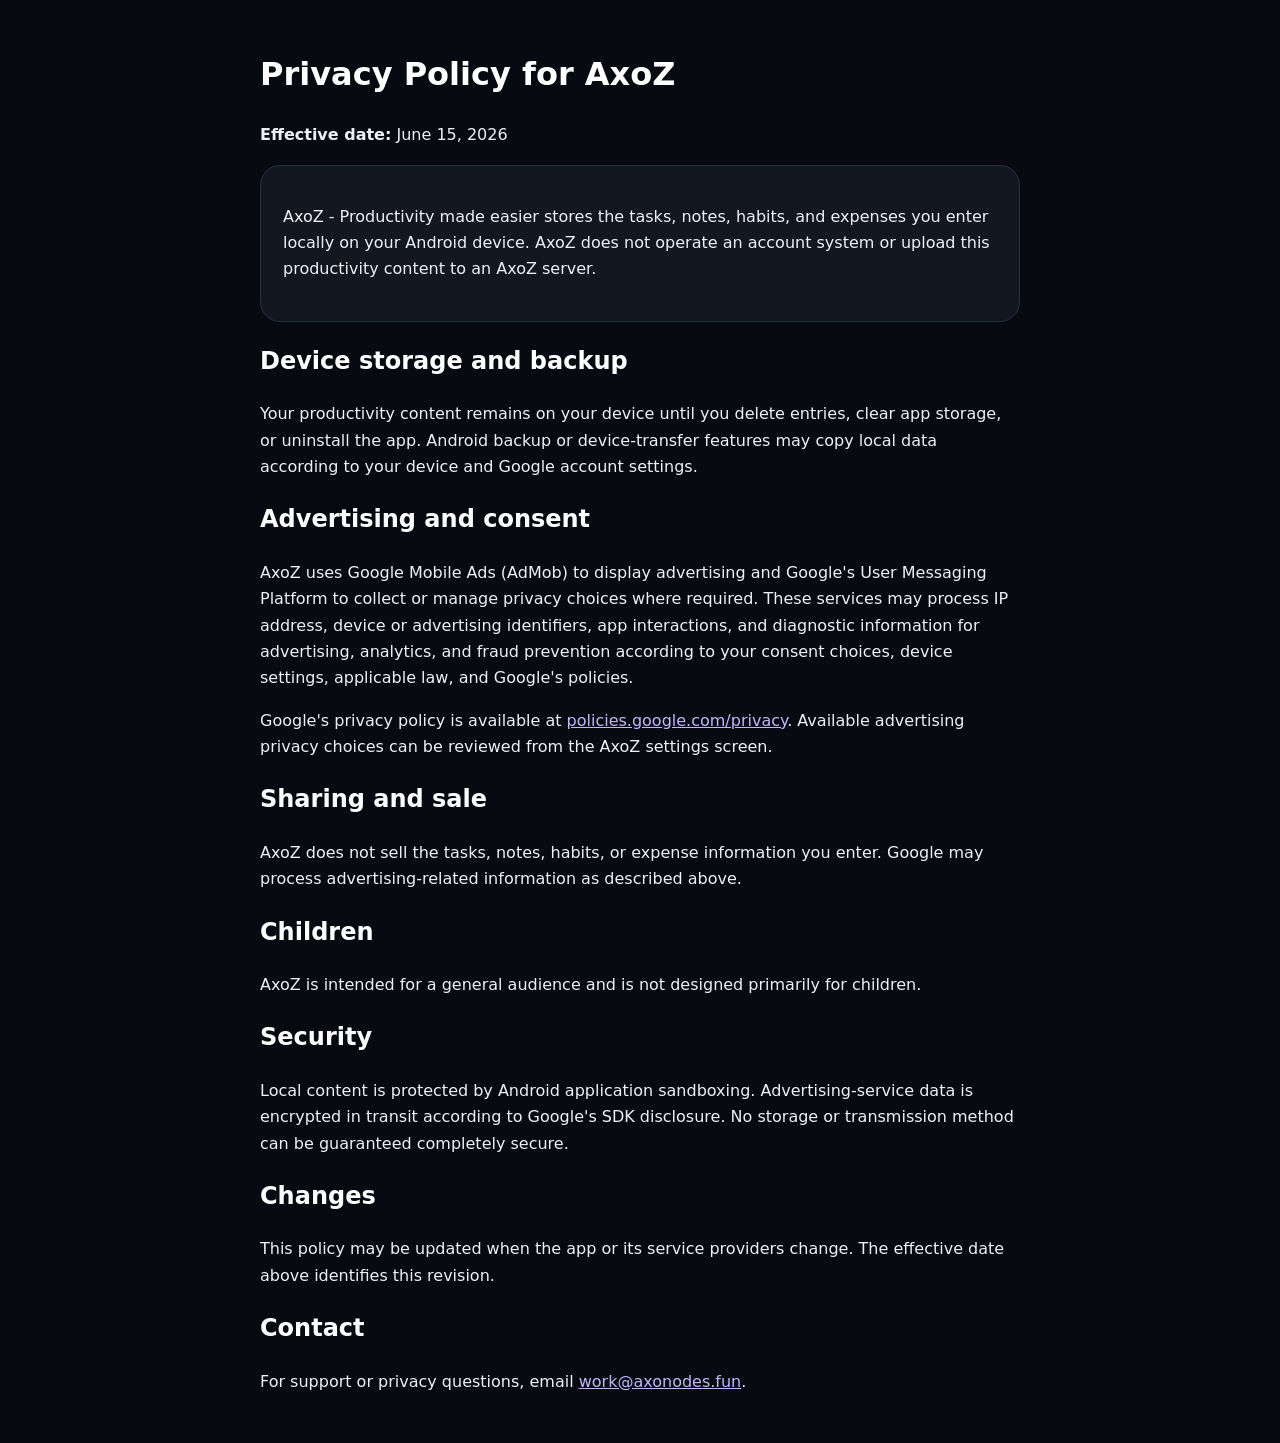
==== privacy-policy.html @ fac3a51c "Create privacy-policy.html" ====
<!doctype html>
<html lang="en">
<head>
  <meta charset="utf-8">
  <meta name="viewport" content="width=device-width,initial-scale=1">
  <title>AxoZ Privacy Policy</title>
  <style>body{max-width:760px;margin:48px auto;padding:0 22px;background:#080a11;color:#eef0f7;font:16px/1.65 system-ui,sans-serif}h1,h2{color:#fff}a{color:#c4b5fd}.card{padding:22px;border:1px solid #2a3041;border-radius:20px;background:#121722}</style>
</head>
<body>
  <h1>Privacy Policy for AxoZ</h1>
  <p><strong>Effective date:</strong> June 15, 2026</p>
  <div class="card"><p>AxoZ - Productivity made easier stores the tasks, notes, habits, and expenses you enter locally on your Android device. AxoZ does not operate an account system or upload this productivity content to an AxoZ server.</p></div>
  <h2>Device storage and backup</h2>
  <p>Your productivity content remains on your device until you delete entries, clear app storage, or uninstall the app. Android backup or device-transfer features may copy local data according to your device and Google account settings.</p>
  <h2>Advertising and consent</h2>
  <p>AxoZ uses Google Mobile Ads (AdMob) to display advertising and Google's User Messaging Platform to collect or manage privacy choices where required. These services may process IP address, device or advertising identifiers, app interactions, and diagnostic information for advertising, analytics, and fraud prevention according to your consent choices, device settings, applicable law, and Google's policies.</p>
  <p>Google's privacy policy is available at <a href="https://policies.google.com/privacy">policies.google.com/privacy</a>. Available advertising privacy choices can be reviewed from the AxoZ settings screen.</p>
  <h2>Sharing and sale</h2>
  <p>AxoZ does not sell the tasks, notes, habits, or expense information you enter. Google may process advertising-related information as described above.</p>
  <h2>Children</h2>
  <p>AxoZ is intended for a general audience and is not designed primarily for children.</p>
  <h2>Security</h2>
  <p>Local content is protected by Android application sandboxing. Advertising-service data is encrypted in transit according to Google's SDK disclosure. No storage or transmission method can be guaranteed completely secure.</p>
  <h2>Changes</h2>
  <p>This policy may be updated when the app or its service providers change. The effective date above identifies this revision.</p>
  <h2>Contact</h2>
  <p>For support or privacy questions, email <a href="mailto:work@axonodes.fun">work@axonodes.fun</a>.</p>
</body>
</html>
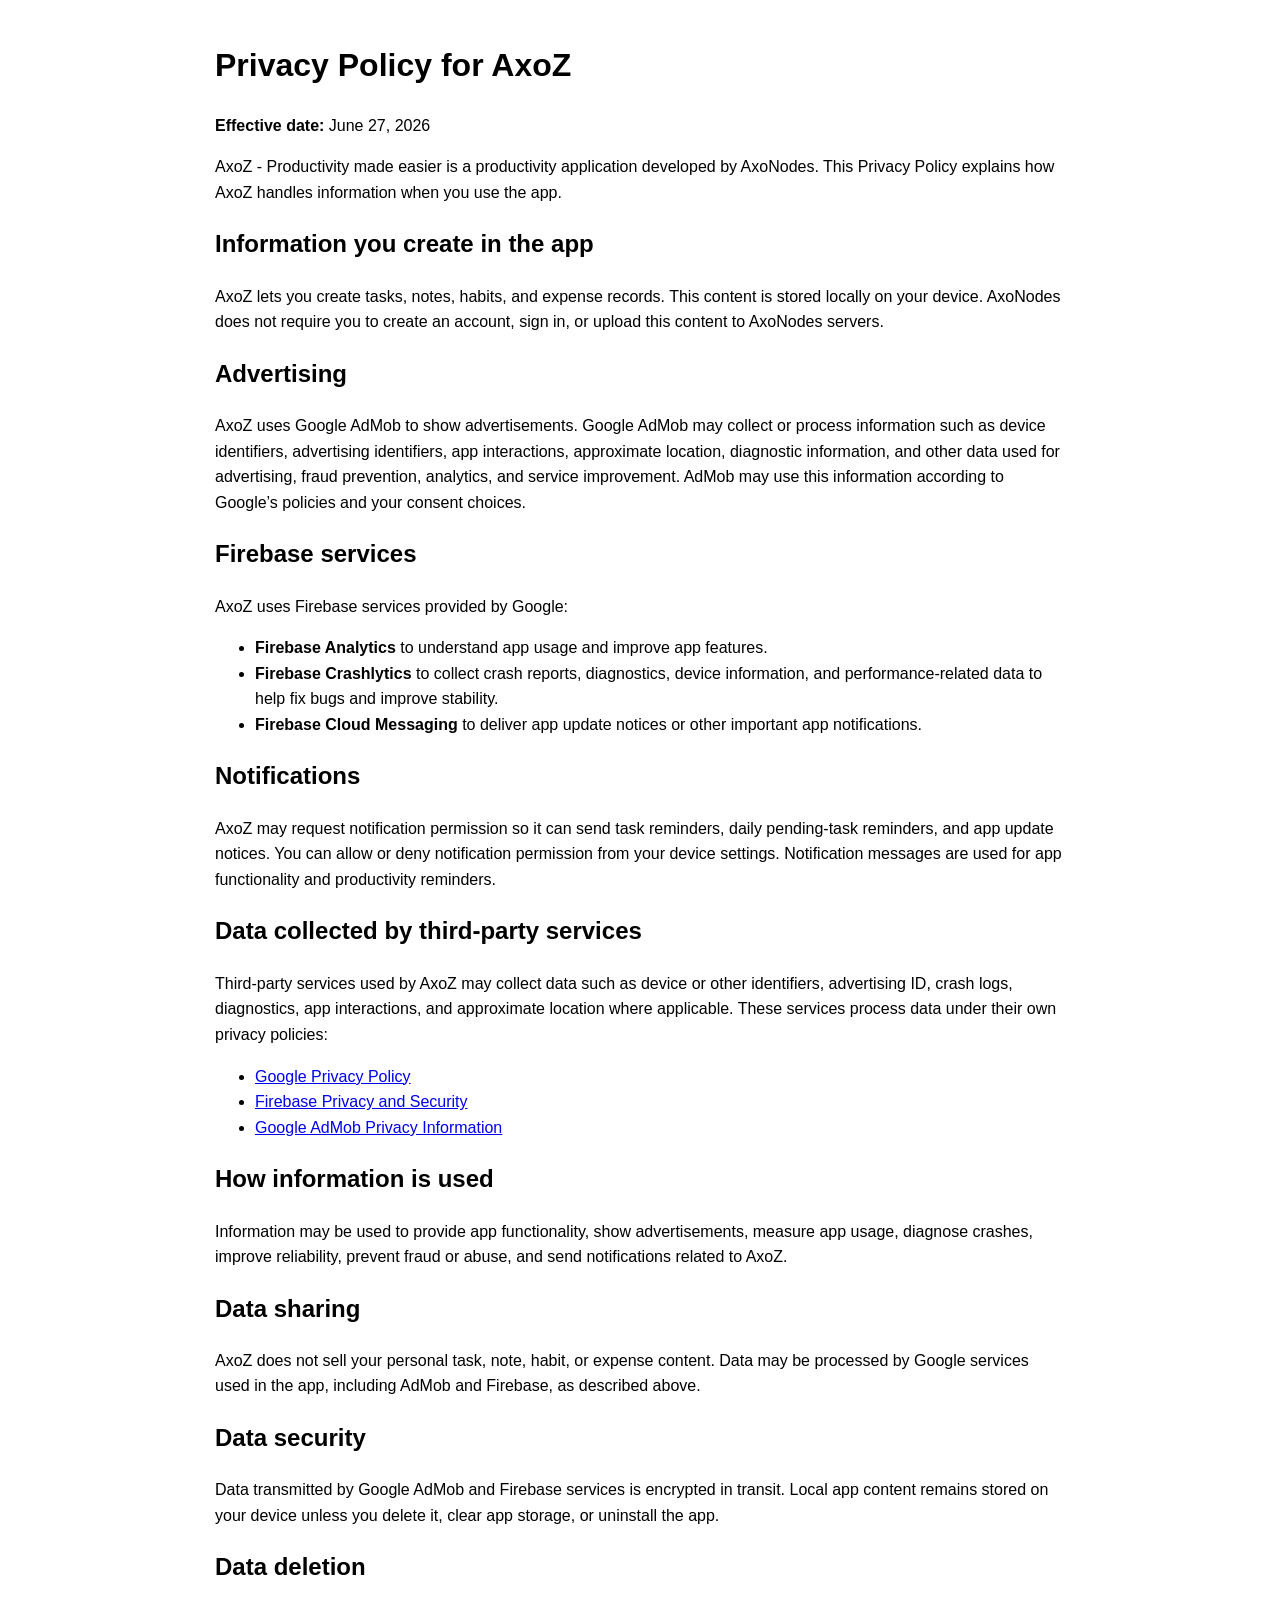
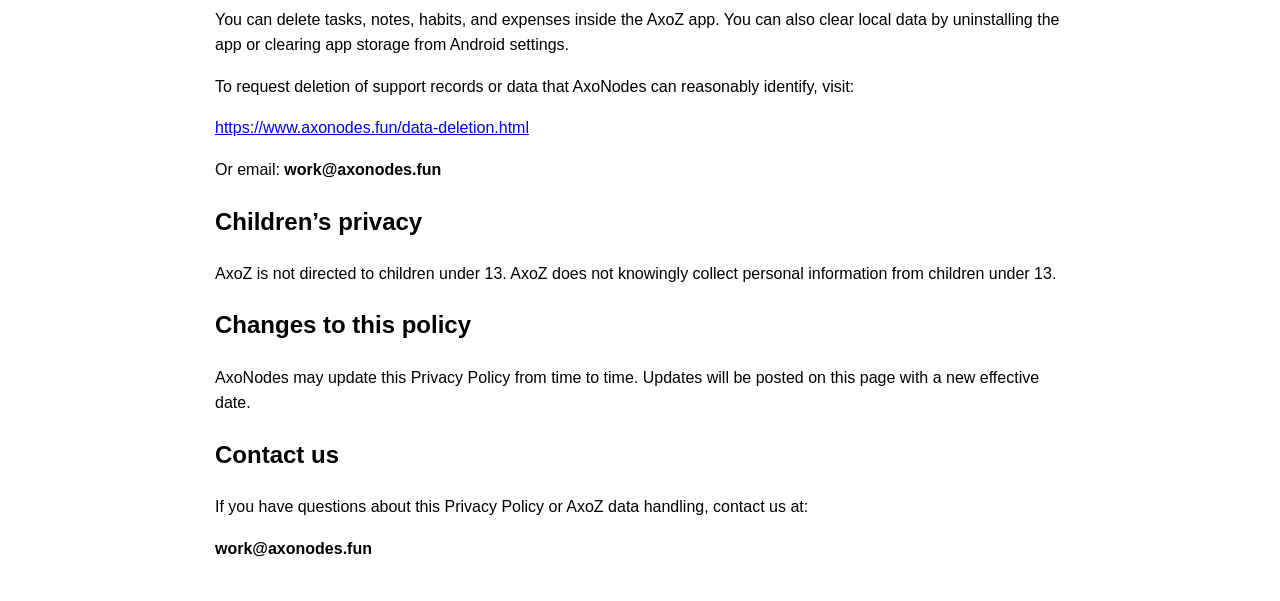
==== commit 06de41dc: "Update privacy-policy.html" ====
--- a/privacy-policy.html
+++ b/privacy-policy.html
@@ -2,28 +2,65 @@
 <html lang="en">
 <head>
   <meta charset="utf-8">
-  <meta name="viewport" content="width=device-width,initial-scale=1">
+  <meta name="viewport" content="width=device-width, initial-scale=1">
   <title>AxoZ Privacy Policy</title>
-  <style>body{max-width:760px;margin:48px auto;padding:0 22px;background:#080a11;color:#eef0f7;font:16px/1.65 system-ui,sans-serif}h1,h2{color:#fff}a{color:#c4b5fd}.card{padding:22px;border:1px solid #2a3041;border-radius:20px;background:#121722}</style>
 </head>
 <body>
-  <h1>Privacy Policy for AxoZ</h1>
-  <p><strong>Effective date:</strong> June 15, 2026</p>
-  <div class="card"><p>AxoZ - Productivity made easier stores the tasks, notes, habits, and expenses you enter locally on your Android device. AxoZ does not operate an account system or upload this productivity content to an AxoZ server.</p></div>
-  <h2>Device storage and backup</h2>
-  <p>Your productivity content remains on your device until you delete entries, clear app storage, or uninstall the app. Android backup or device-transfer features may copy local data according to your device and Google account settings.</p>
-  <h2>Advertising and consent</h2>
-  <p>AxoZ uses Google Mobile Ads (AdMob) to display advertising and Google's User Messaging Platform to collect or manage privacy choices where required. These services may process IP address, device or advertising identifiers, app interactions, and diagnostic information for advertising, analytics, and fraud prevention according to your consent choices, device settings, applicable law, and Google's policies.</p>
-  <p>Google's privacy policy is available at <a href="https://policies.google.com/privacy">policies.google.com/privacy</a>. Available advertising privacy choices can be reviewed from the AxoZ settings screen.</p>
-  <h2>Sharing and sale</h2>
-  <p>AxoZ does not sell the tasks, notes, habits, or expense information you enter. Google may process advertising-related information as described above.</p>
-  <h2>Children</h2>
-  <p>AxoZ is intended for a general audience and is not designed primarily for children.</p>
-  <h2>Security</h2>
-  <p>Local content is protected by Android application sandboxing. Advertising-service data is encrypted in transit according to Google's SDK disclosure. No storage or transmission method can be guaranteed completely secure.</p>
-  <h2>Changes</h2>
-  <p>This policy may be updated when the app or its service providers change. The effective date above identifies this revision.</p>
-  <h2>Contact</h2>
-  <p>For support or privacy questions, email <a href="mailto:work@axonodes.fun">work@axonodes.fun</a>.</p>
+  <main style="max-width:850px;margin:40px auto;font-family:Arial,sans-serif;line-height:1.6;padding:0 18px;">
+    <h1>Privacy Policy for AxoZ</h1>
+    <p><strong>Effective date:</strong> June 27, 2026</p>
+
+    <p>AxoZ - Productivity made easier is a productivity application developed by AxoNodes. This Privacy Policy explains how AxoZ handles information when you use the app.</p>
+
+    <h2>Information you create in the app</h2>
+    <p>AxoZ lets you create tasks, notes, habits, and expense records. This content is stored locally on your device. AxoNodes does not require you to create an account, sign in, or upload this content to AxoNodes servers.</p>
+
+    <h2>Advertising</h2>
+    <p>AxoZ uses Google AdMob to show advertisements. Google AdMob may collect or process information such as device identifiers, advertising identifiers, app interactions, approximate location, diagnostic information, and other data used for advertising, fraud prevention, analytics, and service improvement. AdMob may use this information according to Google’s policies and your consent choices.</p>
+
+    <h2>Firebase services</h2>
+    <p>AxoZ uses Firebase services provided by Google:</p>
+    <ul>
+      <li><strong>Firebase Analytics</strong> to understand app usage and improve app features.</li>
+      <li><strong>Firebase Crashlytics</strong> to collect crash reports, diagnostics, device information, and performance-related data to help fix bugs and improve stability.</li>
+      <li><strong>Firebase Cloud Messaging</strong> to deliver app update notices or other important app notifications.</li>
+    </ul>
+
+    <h2>Notifications</h2>
+    <p>AxoZ may request notification permission so it can send task reminders, daily pending-task reminders, and app update notices. You can allow or deny notification permission from your device settings. Notification messages are used for app functionality and productivity reminders.</p>
+
+    <h2>Data collected by third-party services</h2>
+    <p>Third-party services used by AxoZ may collect data such as device or other identifiers, advertising ID, crash logs, diagnostics, app interactions, and approximate location where applicable. These services process data under their own privacy policies:</p>
+    <ul>
+      <li><a href="https://policies.google.com/privacy">Google Privacy Policy</a></li>
+      <li><a href="https://firebase.google.com/support/privacy">Firebase Privacy and Security</a></li>
+      <li><a href="https://support.google.com/admob/answer/6128543">Google AdMob Privacy Information</a></li>
+    </ul>
+
+    <h2>How information is used</h2>
+    <p>Information may be used to provide app functionality, show advertisements, measure app usage, diagnose crashes, improve reliability, prevent fraud or abuse, and send notifications related to AxoZ.</p>
+
+    <h2>Data sharing</h2>
+    <p>AxoZ does not sell your personal task, note, habit, or expense content. Data may be processed by Google services used in the app, including AdMob and Firebase, as described above.</p>
+
+    <h2>Data security</h2>
+    <p>Data transmitted by Google AdMob and Firebase services is encrypted in transit. Local app content remains stored on your device unless you delete it, clear app storage, or uninstall the app.</p>
+
+    <h2>Data deletion</h2>
+    <p>You can delete tasks, notes, habits, and expenses inside the AxoZ app. You can also clear local data by uninstalling the app or clearing app storage from Android settings.</p>
+    <p>To request deletion of support records or data that AxoNodes can reasonably identify, visit:</p>
+    <p><a href="https://www.axonodes.fun/data-deletion.html">https://www.axonodes.fun/data-deletion.html</a></p>
+    <p>Or email: <strong>work@axonodes.fun</strong></p>
+
+    <h2>Children’s privacy</h2>
+    <p>AxoZ is not directed to children under 13. AxoZ does not knowingly collect personal information from children under 13.</p>
+
+    <h2>Changes to this policy</h2>
+    <p>AxoNodes may update this Privacy Policy from time to time. Updates will be posted on this page with a new effective date.</p>
+
+    <h2>Contact us</h2>
+    <p>If you have questions about this Privacy Policy or AxoZ data handling, contact us at:</p>
+    <p><strong>work@axonodes.fun</strong></p>
+  </main>
 </body>
 </html>
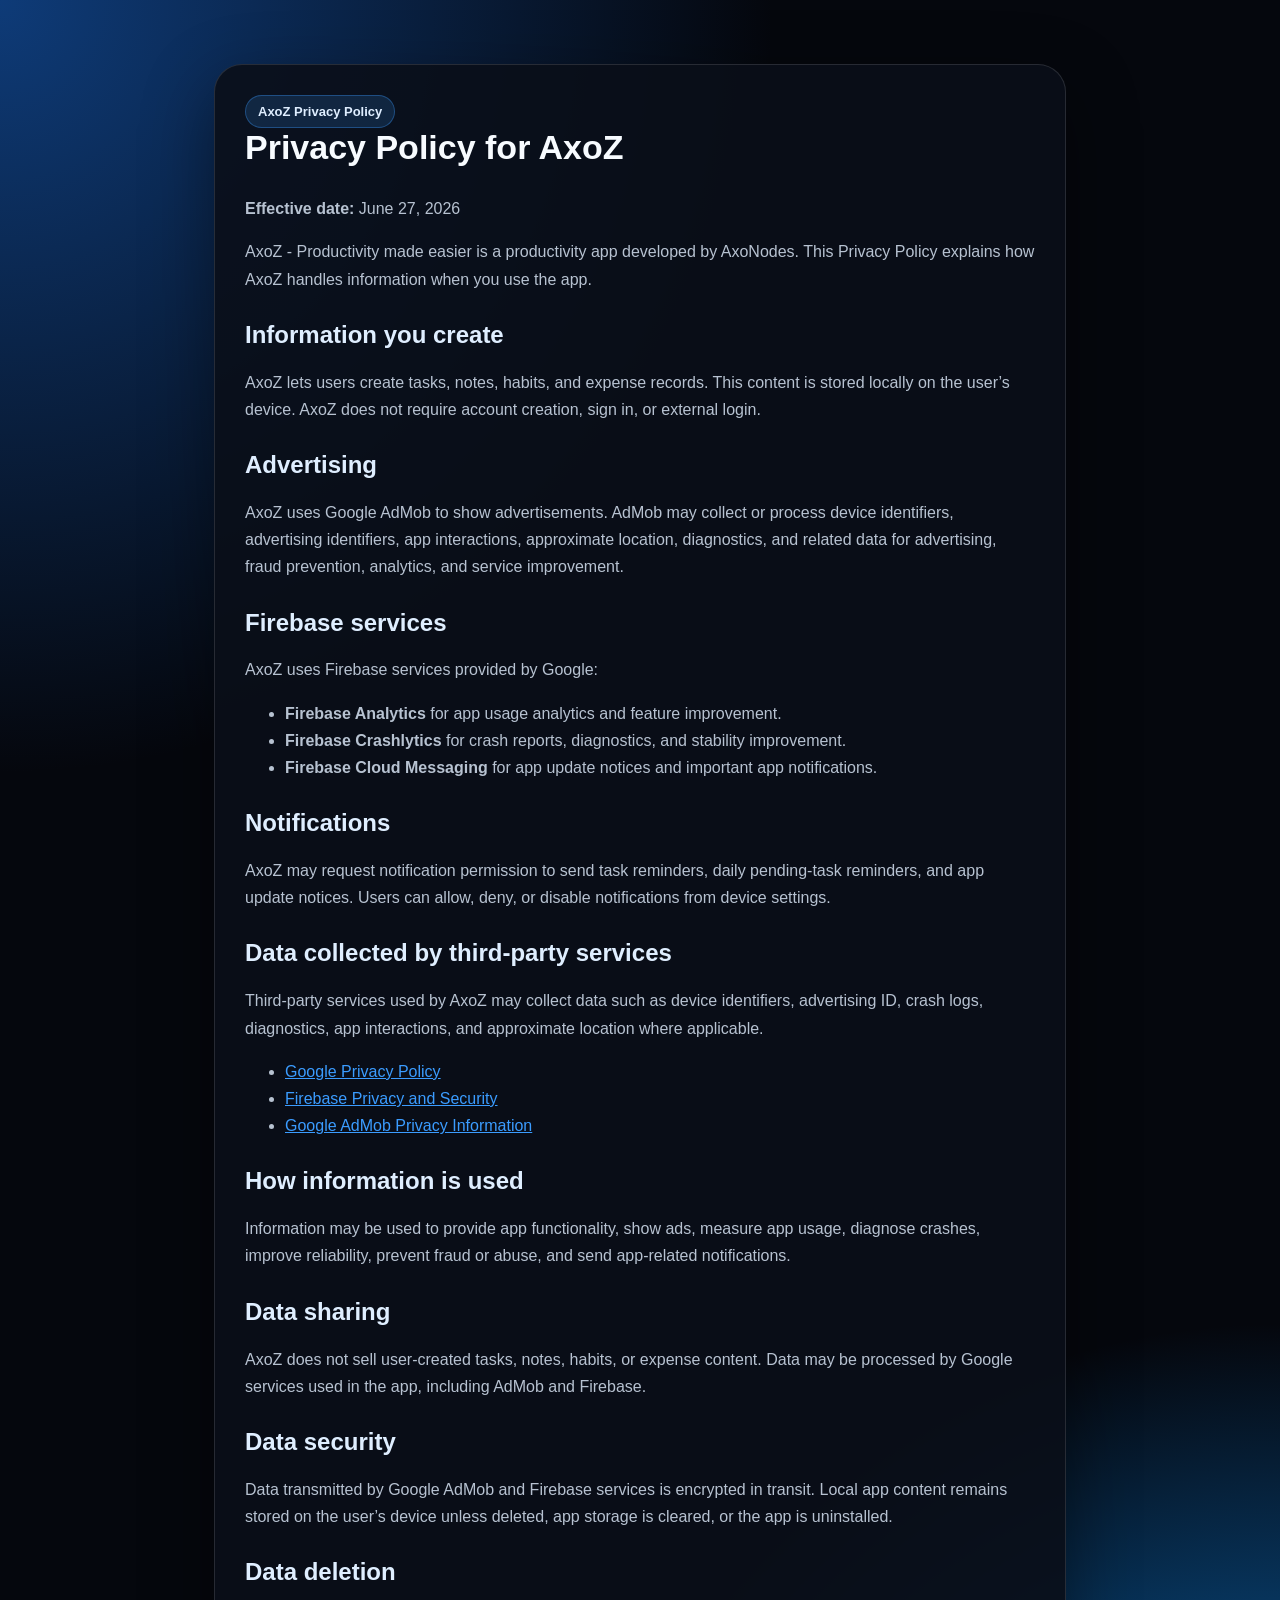
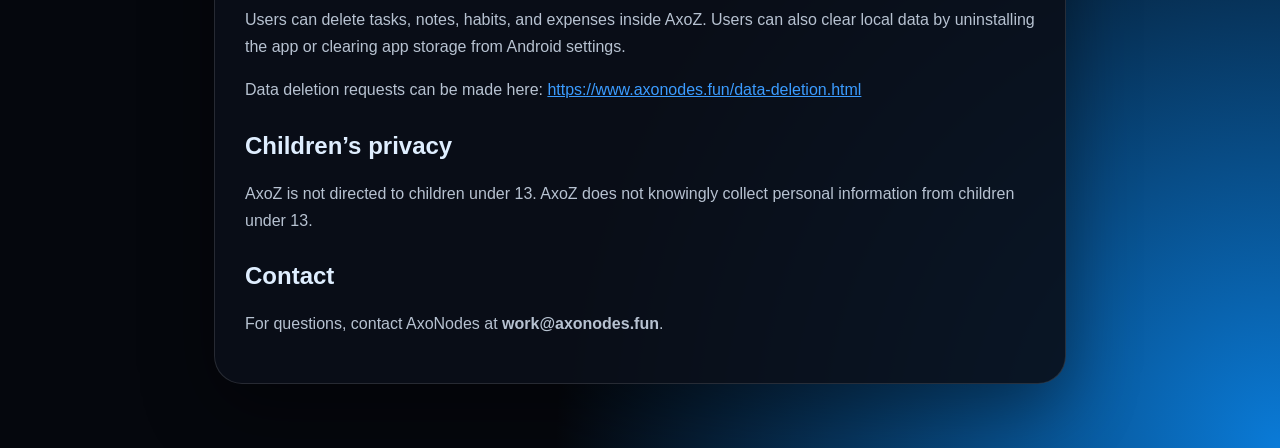
==== commit ef5c5108: "Update privacy-policy.html" ====
--- a/privacy-policy.html
+++ b/privacy-policy.html
@@ -4,63 +4,72 @@
   <meta charset="utf-8">
   <meta name="viewport" content="width=device-width, initial-scale=1">
   <title>AxoZ Privacy Policy</title>
+  <style>
+    :root { --bg:#05070d; --card:rgba(10,15,25,.9); --text:#f7fbff; --muted:#b7c2d1; --blue:#3b9cff; --line:rgba(255,255,255,.12); }
+    * { box-sizing:border-box; }
+    body { margin:0; font-family:Arial,sans-serif; color:var(--text); background:radial-gradient(circle at top left,#0e3b78,transparent 32%),radial-gradient(circle at bottom right,#0a7bd8,transparent 30%),var(--bg); }
+    main { max-width:900px; margin:40px auto; padding:24px; }
+    section { background:var(--card); border:1px solid var(--line); border-radius:28px; padding:30px; box-shadow:0 24px 70px rgba(0,0,0,.42); }
+    h1 { margin-top:0; font-size:34px; }
+    h2 { margin-top:28px; color:#dfeeff; }
+    p, li { color:var(--muted); line-height:1.7; }
+    a { color:var(--blue); }
+    .badge { display:inline-block; padding:8px 12px; border-radius:999px; background:rgba(59,156,255,.16); border:1px solid rgba(59,156,255,.35); color:#dfeeff; font-weight:bold; font-size:13px; }
+  </style>
 </head>
 <body>
-  <main style="max-width:850px;margin:40px auto;font-family:Arial,sans-serif;line-height:1.6;padding:0 18px;">
-    <h1>Privacy Policy for AxoZ</h1>
-    <p><strong>Effective date:</strong> June 27, 2026</p>
+  <main>
+    <section>
+      <span class="badge">AxoZ Privacy Policy</span>
+      <h1>Privacy Policy for AxoZ</h1>
+      <p><strong>Effective date:</strong> June 27, 2026</p>
 
-    <p>AxoZ - Productivity made easier is a productivity application developed by AxoNodes. This Privacy Policy explains how AxoZ handles information when you use the app.</p>
+      <p>AxoZ - Productivity made easier is a productivity app developed by AxoNodes. This Privacy Policy explains how AxoZ handles information when you use the app.</p>
 
-    <h2>Information you create in the app</h2>
-    <p>AxoZ lets you create tasks, notes, habits, and expense records. This content is stored locally on your device. AxoNodes does not require you to create an account, sign in, or upload this content to AxoNodes servers.</p>
+      <h2>Information you create</h2>
+      <p>AxoZ lets users create tasks, notes, habits, and expense records. This content is stored locally on the user’s device. AxoZ does not require account creation, sign in, or external login.</p>
 
-    <h2>Advertising</h2>
-    <p>AxoZ uses Google AdMob to show advertisements. Google AdMob may collect or process information such as device identifiers, advertising identifiers, app interactions, approximate location, diagnostic information, and other data used for advertising, fraud prevention, analytics, and service improvement. AdMob may use this information according to Google’s policies and your consent choices.</p>
+      <h2>Advertising</h2>
+      <p>AxoZ uses Google AdMob to show advertisements. AdMob may collect or process device identifiers, advertising identifiers, app interactions, approximate location, diagnostics, and related data for advertising, fraud prevention, analytics, and service improvement.</p>
 
-    <h2>Firebase services</h2>
-    <p>AxoZ uses Firebase services provided by Google:</p>
-    <ul>
-      <li><strong>Firebase Analytics</strong> to understand app usage and improve app features.</li>
-      <li><strong>Firebase Crashlytics</strong> to collect crash reports, diagnostics, device information, and performance-related data to help fix bugs and improve stability.</li>
-      <li><strong>Firebase Cloud Messaging</strong> to deliver app update notices or other important app notifications.</li>
-    </ul>
+      <h2>Firebase services</h2>
+      <p>AxoZ uses Firebase services provided by Google:</p>
+      <ul>
+        <li><strong>Firebase Analytics</strong> for app usage analytics and feature improvement.</li>
+        <li><strong>Firebase Crashlytics</strong> for crash reports, diagnostics, and stability improvement.</li>
+        <li><strong>Firebase Cloud Messaging</strong> for app update notices and important app notifications.</li>
+      </ul>
 
-    <h2>Notifications</h2>
-    <p>AxoZ may request notification permission so it can send task reminders, daily pending-task reminders, and app update notices. You can allow or deny notification permission from your device settings. Notification messages are used for app functionality and productivity reminders.</p>
+      <h2>Notifications</h2>
+      <p>AxoZ may request notification permission to send task reminders, daily pending-task reminders, and app update notices. Users can allow, deny, or disable notifications from device settings.</p>
 
-    <h2>Data collected by third-party services</h2>
-    <p>Third-party services used by AxoZ may collect data such as device or other identifiers, advertising ID, crash logs, diagnostics, app interactions, and approximate location where applicable. These services process data under their own privacy policies:</p>
-    <ul>
-      <li><a href="https://policies.google.com/privacy">Google Privacy Policy</a></li>
-      <li><a href="https://firebase.google.com/support/privacy">Firebase Privacy and Security</a></li>
-      <li><a href="https://support.google.com/admob/answer/6128543">Google AdMob Privacy Information</a></li>
-    </ul>
+      <h2>Data collected by third-party services</h2>
+      <p>Third-party services used by AxoZ may collect data such as device identifiers, advertising ID, crash logs, diagnostics, app interactions, and approximate location where applicable.</p>
+      <ul>
+        <li><a href="https://policies.google.com/privacy">Google Privacy Policy</a></li>
+        <li><a href="https://firebase.google.com/support/privacy">Firebase Privacy and Security</a></li>
+        <li><a href="https://support.google.com/admob/answer/6128543">Google AdMob Privacy Information</a></li>
+      </ul>
 
-    <h2>How information is used</h2>
-    <p>Information may be used to provide app functionality, show advertisements, measure app usage, diagnose crashes, improve reliability, prevent fraud or abuse, and send notifications related to AxoZ.</p>
+      <h2>How information is used</h2>
+      <p>Information may be used to provide app functionality, show ads, measure app usage, diagnose crashes, improve reliability, prevent fraud or abuse, and send app-related notifications.</p>
 
-    <h2>Data sharing</h2>
-    <p>AxoZ does not sell your personal task, note, habit, or expense content. Data may be processed by Google services used in the app, including AdMob and Firebase, as described above.</p>
+      <h2>Data sharing</h2>
+      <p>AxoZ does not sell user-created tasks, notes, habits, or expense content. Data may be processed by Google services used in the app, including AdMob and Firebase.</p>
 
-    <h2>Data security</h2>
-    <p>Data transmitted by Google AdMob and Firebase services is encrypted in transit. Local app content remains stored on your device unless you delete it, clear app storage, or uninstall the app.</p>
+      <h2>Data security</h2>
+      <p>Data transmitted by Google AdMob and Firebase services is encrypted in transit. Local app content remains stored on the user’s device unless deleted, app storage is cleared, or the app is uninstalled.</p>
 
-    <h2>Data deletion</h2>
-    <p>You can delete tasks, notes, habits, and expenses inside the AxoZ app. You can also clear local data by uninstalling the app or clearing app storage from Android settings.</p>
-    <p>To request deletion of support records or data that AxoNodes can reasonably identify, visit:</p>
-    <p><a href="https://www.axonodes.fun/data-deletion.html">https://www.axonodes.fun/data-deletion.html</a></p>
-    <p>Or email: <strong>work@axonodes.fun</strong></p>
+      <h2>Data deletion</h2>
+      <p>Users can delete tasks, notes, habits, and expenses inside AxoZ. Users can also clear local data by uninstalling the app or clearing app storage from Android settings.</p>
+      <p>Data deletion requests can be made here: <a href="https://www.axonodes.fun/data-deletion.html">https://www.axonodes.fun/data-deletion.html</a></p>
 
-    <h2>Children’s privacy</h2>
-    <p>AxoZ is not directed to children under 13. AxoZ does not knowingly collect personal information from children under 13.</p>
+      <h2>Children’s privacy</h2>
+      <p>AxoZ is not directed to children under 13. AxoZ does not knowingly collect personal information from children under 13.</p>
 
-    <h2>Changes to this policy</h2>
-    <p>AxoNodes may update this Privacy Policy from time to time. Updates will be posted on this page with a new effective date.</p>
-
-    <h2>Contact us</h2>
-    <p>If you have questions about this Privacy Policy or AxoZ data handling, contact us at:</p>
-    <p><strong>work@axonodes.fun</strong></p>
+      <h2>Contact</h2>
+      <p>For questions, contact AxoNodes at <strong>work@axonodes.fun</strong>.</p>
+    </section>
   </main>
 </body>
 </html>
